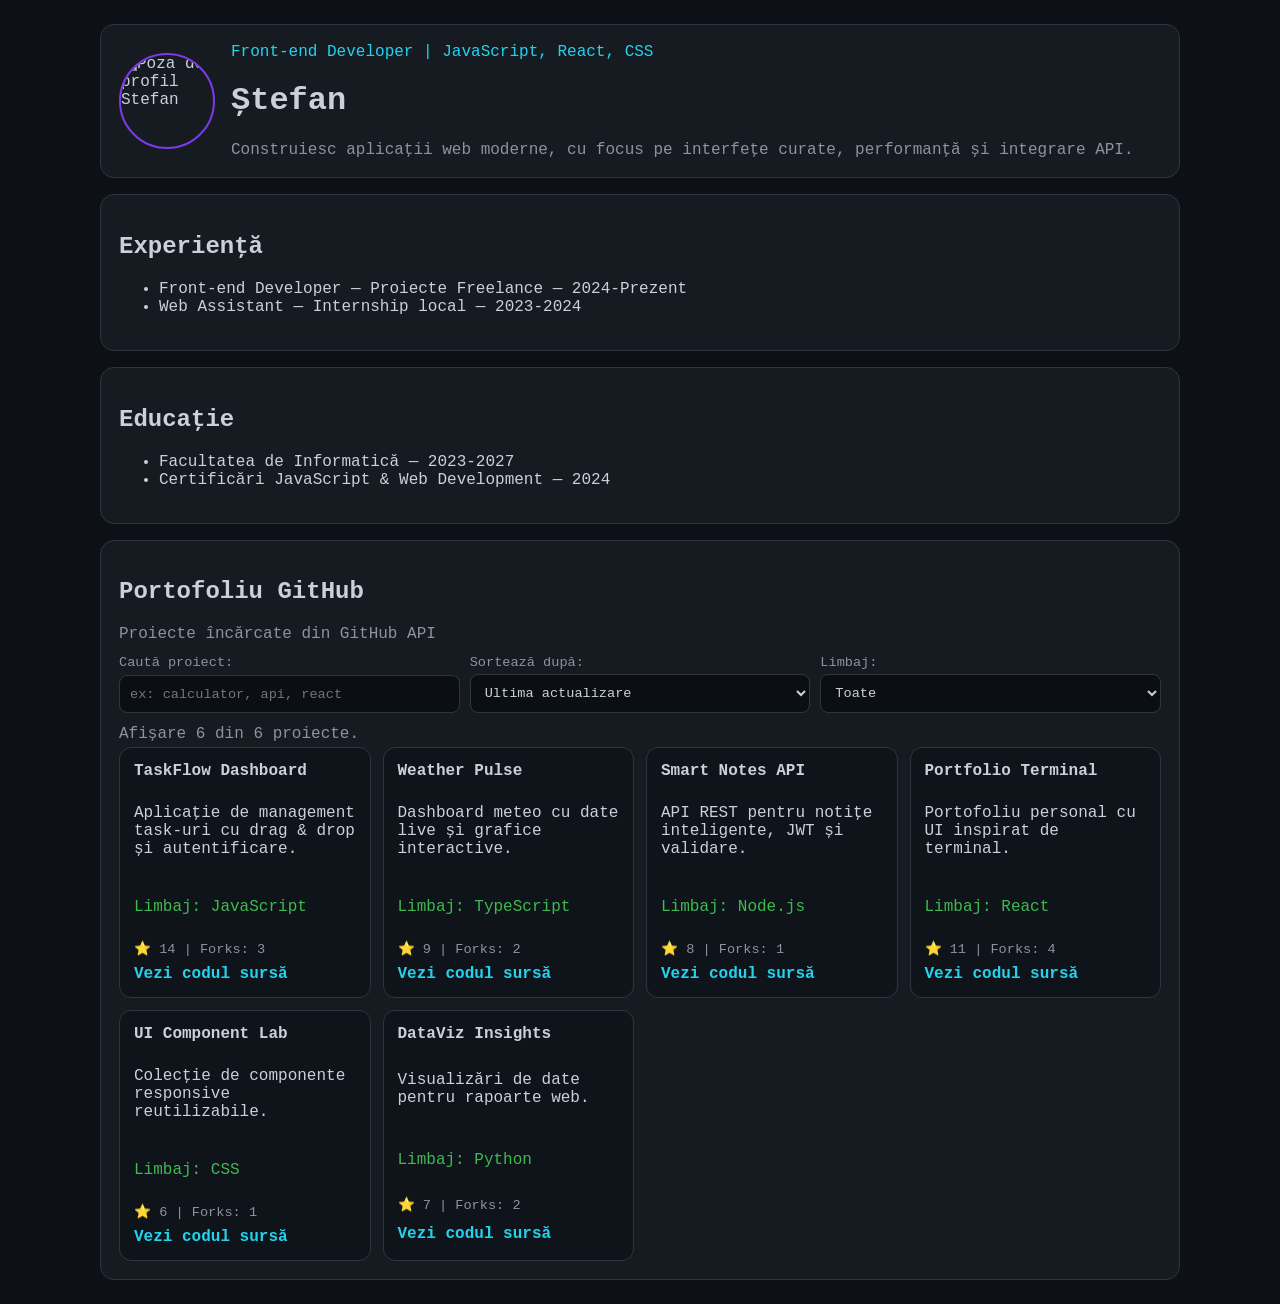
==== index.html @ 3519dd9d "Implement dynamic personal web portfolio" ====
<!DOCTYPE html>
<html lang="ro">
  <head>
    <meta charset="UTF-8" />
    <meta name="viewport" content="width=device-width, initial-scale=1.0" />
    <title>Stefan | Web Profile</title>
    <link rel="stylesheet" href="./styles.css" />
  </head>
  <body>
    <header class="profile">
      <img
        class="profile__avatar"
        src="https://avatars.githubusercontent.com/u/237383764?v=4"
        alt="Poza de profil Stefan"
      />
      <div>
        <p class="profile__role">Front-end Developer | JavaScript, React, CSS</p>
        <h1>Ștefan</h1>
        <p class="profile__bio">
          Construiesc aplicații web moderne, cu focus pe interfețe curate, performanță și integrare API.
        </p>
      </div>
    </header>

    <main>
      <section class="panel">
        <h2>Experiență</h2>
        <ul>
          <li>Front-end Developer — Proiecte Freelance — 2024‑Prezent</li>
          <li>Web Assistant — Internship local — 2023‑2024</li>
        </ul>
      </section>

      <section class="panel">
        <h2>Educație</h2>
        <ul>
          <li>Facultatea de Informatică — 2023‑2027</li>
          <li>Certificări JavaScript & Web Development — 2024</li>
        </ul>
      </section>

      <section class="panel portfolio" aria-labelledby="portfolio-title">
        <div class="portfolio__header">
          <h2 id="portfolio-title">Portofoliu GitHub</h2>
          <p class="portfolio__subtitle">Proiecte încărcate din GitHub API</p>
        </div>

        <div class="controls">
          <label>
            Caută proiect:
            <input id="searchInput" type="search" placeholder="ex: calculator, api, react" />
          </label>
          <label>
            Sortează după:
            <select id="sortSelect">
              <option value="updated">Ultima actualizare</option>
              <option value="stars">Stele</option>
            </select>
          </label>
          <label>
            Limbaj:
            <select id="languageFilter">
              <option value="all">Toate</option>
            </select>
          </label>
        </div>

        <div id="statusMessage" class="status" role="status" aria-live="polite"></div>
        <div id="loadingSpinner" class="spinner" aria-label="Se încarcă proiectele"></div>
        <div id="projectsGrid" class="projects-grid"></div>
        <button id="loadMoreBtn" class="load-more" type="button">Load More</button>
      </section>
    </main>

    <script src="./script.js"></script>
  </body>
</html>
---- styles.css ----
:root {
  --bg: #0d1117;
  --panel: #161b22;
  --border: #30363d;
  --text: #c9d1d9;
  --muted: #8b949e;
  --accent: #22d3ee;
  --accent-2: #7c3aed;
  --success: #3fb950;
}

* {
  box-sizing: border-box;
}

body {
  margin: 0;
  padding: 24px;
  font-family: "SFMono-Regular", Menlo, Monaco, Consolas, "Liberation Mono", "Courier New", monospace;
  background: var(--bg);
  color: var(--text);
}

main {
  max-width: 1080px;
  margin: 0 auto;
  display: grid;
  gap: 16px;
}

.profile,
.panel {
  background: var(--panel);
  border: 1px solid var(--border);
  border-radius: 14px;
  padding: 18px;
}

.profile {
  max-width: 1080px;
  margin: 0 auto 16px;
  display: grid;
  grid-template-columns: 96px 1fr;
  gap: 16px;
  align-items: center;
}

.profile__avatar {
  width: 96px;
  height: 96px;
  border-radius: 50%;
  border: 2px solid var(--accent-2);
}

.profile__role {
  color: var(--accent);
  margin: 0;
}

.profile__bio {
  margin-bottom: 0;
  color: var(--muted);
}

.portfolio__header {
  margin-bottom: 12px;
}

.portfolio__subtitle {
  margin: 6px 0 0;
  color: var(--muted);
}

.controls {
  display: grid;
  grid-template-columns: repeat(3, minmax(0, 1fr));
  gap: 10px;
  margin: 8px 0 12px;
}

label {
  display: grid;
  gap: 4px;
  font-size: 0.85rem;
  color: var(--muted);
}

input,
select,
button {
  background: #0b0f14;
  color: var(--text);
  border: 1px solid var(--border);
  border-radius: 8px;
  padding: 10px;
  font: inherit;
}

.projects-grid {
  display: grid;
  grid-template-columns: repeat(auto-fill, minmax(240px, 1fr));
  gap: 12px;
}

.project-card {
  background: #0f141b;
  border: 1px solid var(--border);
  border-radius: 12px;
  padding: 14px;
  display: grid;
  gap: 8px;
}

.project-card h3 {
  margin: 0;
  font-size: 1rem;
}

.project-meta {
  display: flex;
  gap: 10px;
  font-size: 0.85rem;
  color: var(--muted);
}

.project-language {
  color: var(--success);
}

.project-link {
  text-decoration: none;
  color: var(--accent);
  font-weight: 600;
}

.status {
  min-height: 22px;
  color: var(--muted);
}

.spinner {
  width: 28px;
  height: 28px;
  border: 3px solid var(--border);
  border-top-color: var(--accent);
  border-radius: 50%;
  animation: spin 1s linear infinite;
  margin: 8px 0;
  display: none;
}

.load-more {
  margin-top: 14px;
  display: none;
  cursor: pointer;
}

@keyframes spin {
  to {
    transform: rotate(360deg);
  }
}

@media (max-width: 860px) {
  .controls {
    grid-template-columns: 1fr;
  }
}

@media (max-width: 620px) {
  body {
    padding: 12px;
  }

  .profile {
    grid-template-columns: 1fr;
    text-align: center;
    justify-items: center;
  }
}
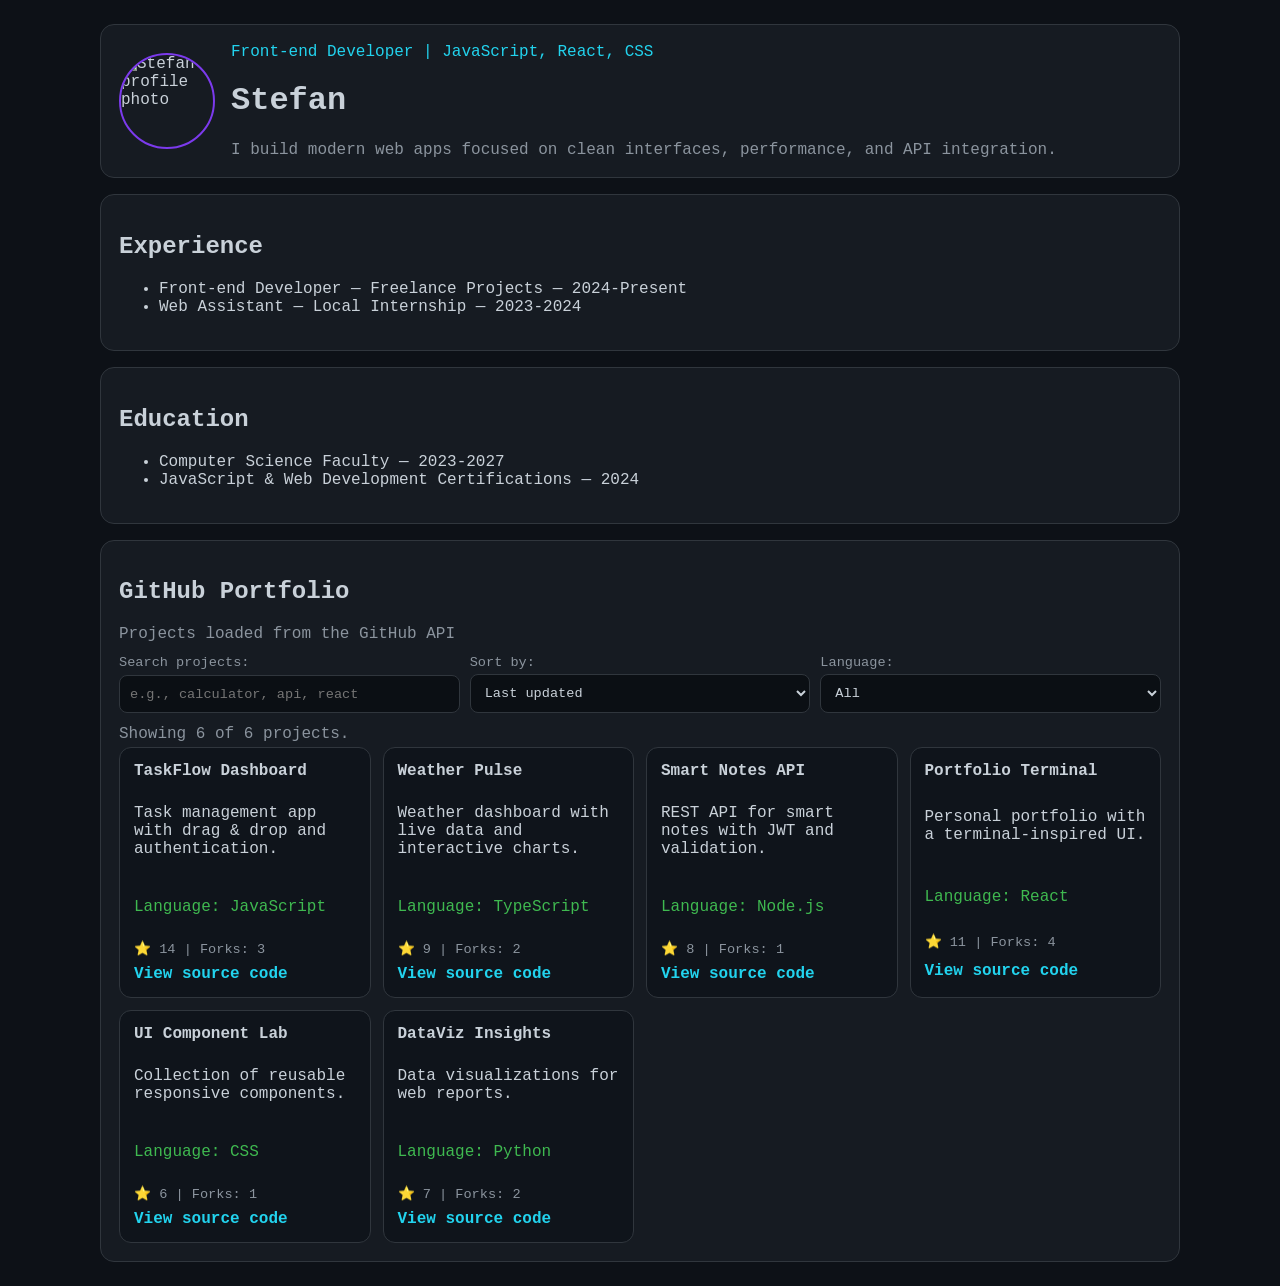
==== commit eabdd5ac: "Filter public repos and translate copy" ====
--- a/index.html
+++ b/index.html
@@ -1,5 +1,5 @@
 <!DOCTYPE html>
-<html lang="ro">
+<html lang="en">
   <head>
     <meta charset="UTF-8" />
     <meta name="viewport" content="width=device-width, initial-scale=1.0" />
@@ -11,64 +11,64 @@
       <img
         class="profile__avatar"
         src="https://avatars.githubusercontent.com/u/237383764?v=4"
-        alt="Poza de profil Stefan"
+        alt="Stefan profile photo"
       />
       <div>
         <p class="profile__role">Front-end Developer | JavaScript, React, CSS</p>
-        <h1>Ștefan</h1>
+        <h1>Stefan</h1>
         <p class="profile__bio">
-          Construiesc aplicații web moderne, cu focus pe interfețe curate, performanță și integrare API.
+          I build modern web apps focused on clean interfaces, performance, and API integration.
         </p>
       </div>
     </header>
 
     <main>
       <section class="panel">
-        <h2>Experiență</h2>
+        <h2>Experience</h2>
         <ul>
-          <li>Front-end Developer — Proiecte Freelance — 2024‑Prezent</li>
-          <li>Web Assistant — Internship local — 2023‑2024</li>
+          <li>Front-end Developer — Freelance Projects — 2024‑Present</li>
+          <li>Web Assistant — Local Internship — 2023‑2024</li>
         </ul>
       </section>
 
       <section class="panel">
-        <h2>Educație</h2>
+        <h2>Education</h2>
         <ul>
-          <li>Facultatea de Informatică — 2023‑2027</li>
-          <li>Certificări JavaScript & Web Development — 2024</li>
+          <li>Computer Science Faculty — 2023‑2027</li>
+          <li>JavaScript & Web Development Certifications — 2024</li>
         </ul>
       </section>
 
       <section class="panel portfolio" aria-labelledby="portfolio-title">
         <div class="portfolio__header">
-          <h2 id="portfolio-title">Portofoliu GitHub</h2>
-          <p class="portfolio__subtitle">Proiecte încărcate din GitHub API</p>
+          <h2 id="portfolio-title">GitHub Portfolio</h2>
+          <p class="portfolio__subtitle">Projects loaded from the GitHub API</p>
         </div>
 
         <div class="controls">
           <label>
-            Caută proiect:
-            <input id="searchInput" type="search" placeholder="ex: calculator, api, react" />
+            Search projects:
+            <input id="searchInput" type="search" placeholder="e.g., calculator, api, react" />
           </label>
           <label>
-            Sortează după:
+            Sort by:
             <select id="sortSelect">
-              <option value="updated">Ultima actualizare</option>
-              <option value="stars">Stele</option>
+              <option value="updated">Last updated</option>
+              <option value="stars">Stars</option>
             </select>
           </label>
           <label>
-            Limbaj:
+            Language:
             <select id="languageFilter">
-              <option value="all">Toate</option>
+              <option value="all">All</option>
             </select>
           </label>
         </div>
 
         <div id="statusMessage" class="status" role="status" aria-live="polite"></div>
-        <div id="loadingSpinner" class="spinner" aria-label="Se încarcă proiectele"></div>
+        <div id="loadingSpinner" class="spinner" aria-label="Loading projects"></div>
         <div id="projectsGrid" class="projects-grid"></div>
-        <button id="loadMoreBtn" class="load-more" type="button">Load More</button>
+        <button id="loadMoreBtn" class="load-more" type="button">Load more</button>
       </section>
     </main>
 
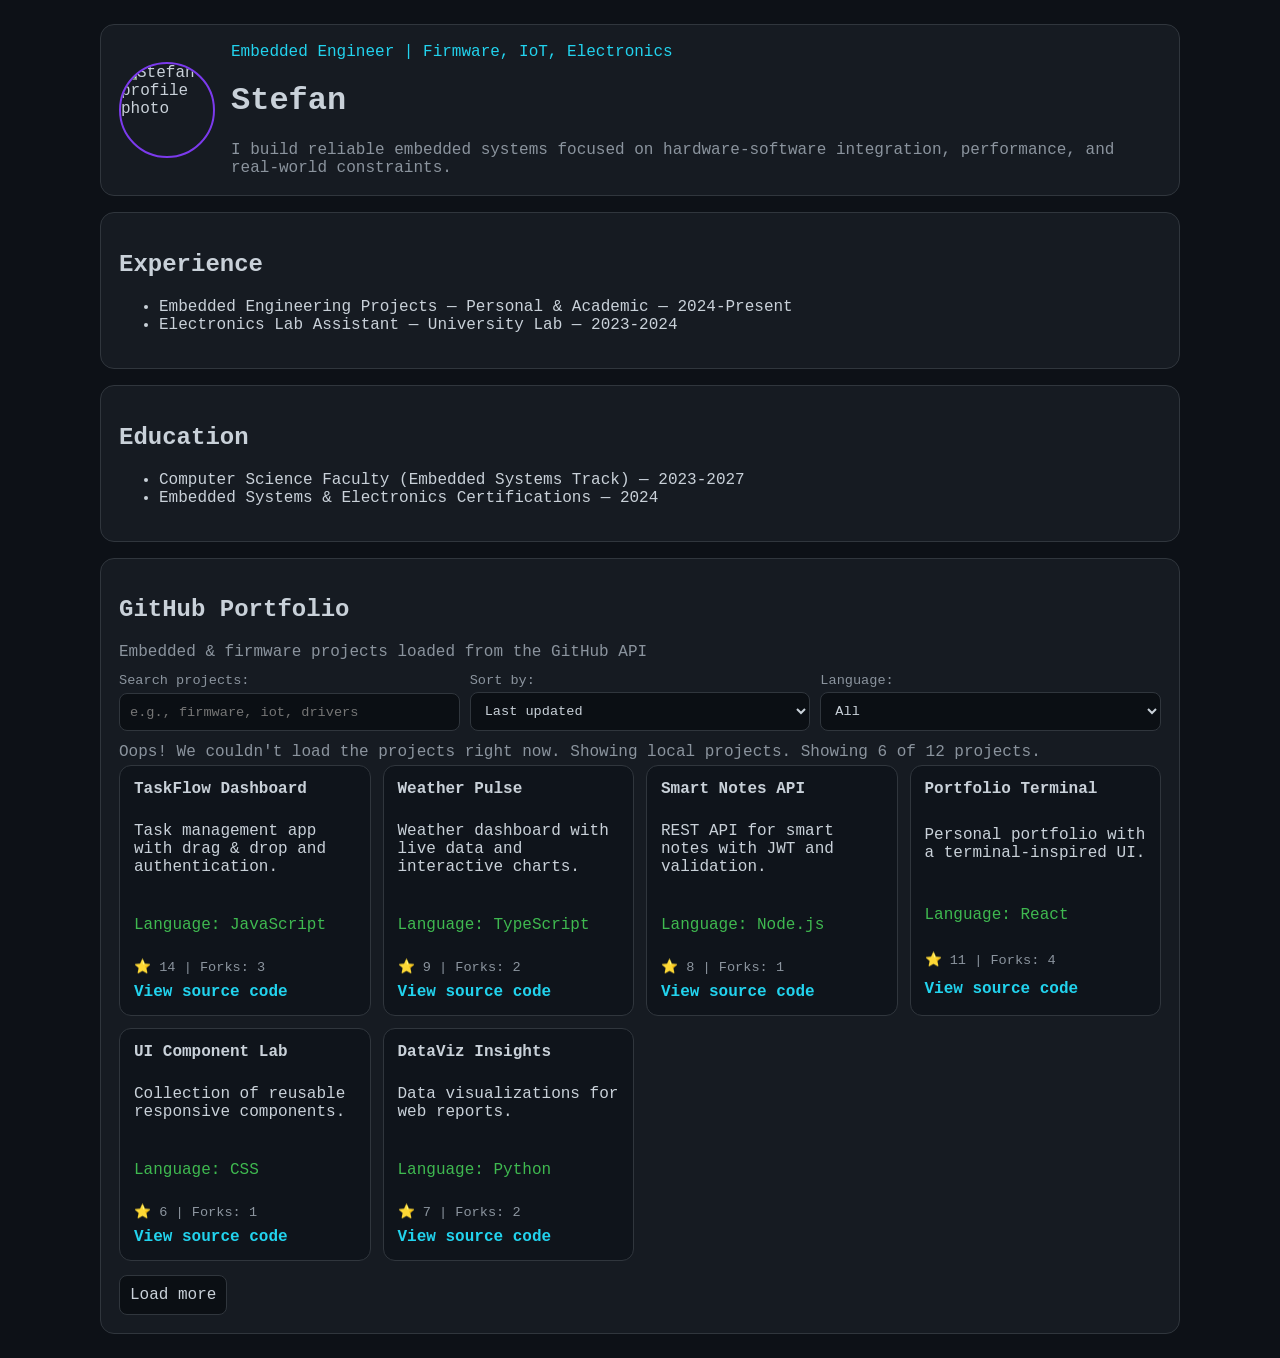
==== commit e90cd337: "Refresh embedded engineering UI copy" ====
--- a/index.html
+++ b/index.html
@@ -3,7 +3,7 @@
   <head>
     <meta charset="UTF-8" />
     <meta name="viewport" content="width=device-width, initial-scale=1.0" />
-    <title>Stefan | Web Profile</title>
+    <title>Stefan | Embedded Engineering</title>
     <link rel="stylesheet" href="./styles.css" />
   </head>
   <body>
@@ -14,10 +14,11 @@
         alt="Stefan profile photo"
       />
       <div>
-        <p class="profile__role">Front-end Developer | JavaScript, React, CSS</p>
+        <p class="profile__role">Embedded Engineer | Firmware, IoT, Electronics</p>
         <h1>Stefan</h1>
         <p class="profile__bio">
-          I build modern web apps focused on clean interfaces, performance, and API integration.
+          I build reliable embedded systems focused on hardware-software integration, performance, and
+          real-world constraints.
         </p>
       </div>
     </header>
@@ -26,29 +27,29 @@
       <section class="panel">
         <h2>Experience</h2>
         <ul>
-          <li>Front-end Developer — Freelance Projects — 2024‑Present</li>
-          <li>Web Assistant — Local Internship — 2023‑2024</li>
+          <li>Embedded Engineering Projects — Personal & Academic — 2024‑Present</li>
+          <li>Electronics Lab Assistant — University Lab — 2023‑2024</li>
         </ul>
       </section>
 
       <section class="panel">
         <h2>Education</h2>
         <ul>
-          <li>Computer Science Faculty — 2023‑2027</li>
-          <li>JavaScript & Web Development Certifications — 2024</li>
+          <li>Computer Science Faculty (Embedded Systems Track) — 2023‑2027</li>
+          <li>Embedded Systems & Electronics Certifications — 2024</li>
         </ul>
       </section>
 
       <section class="panel portfolio" aria-labelledby="portfolio-title">
         <div class="portfolio__header">
           <h2 id="portfolio-title">GitHub Portfolio</h2>
-          <p class="portfolio__subtitle">Projects loaded from the GitHub API</p>
+          <p class="portfolio__subtitle">Embedded & firmware projects loaded from the GitHub API</p>
         </div>
 
         <div class="controls">
           <label>
             Search projects:
-            <input id="searchInput" type="search" placeholder="e.g., calculator, api, react" />
+            <input id="searchInput" type="search" placeholder="e.g., firmware, iot, drivers" />
           </label>
           <label>
             Sort by:
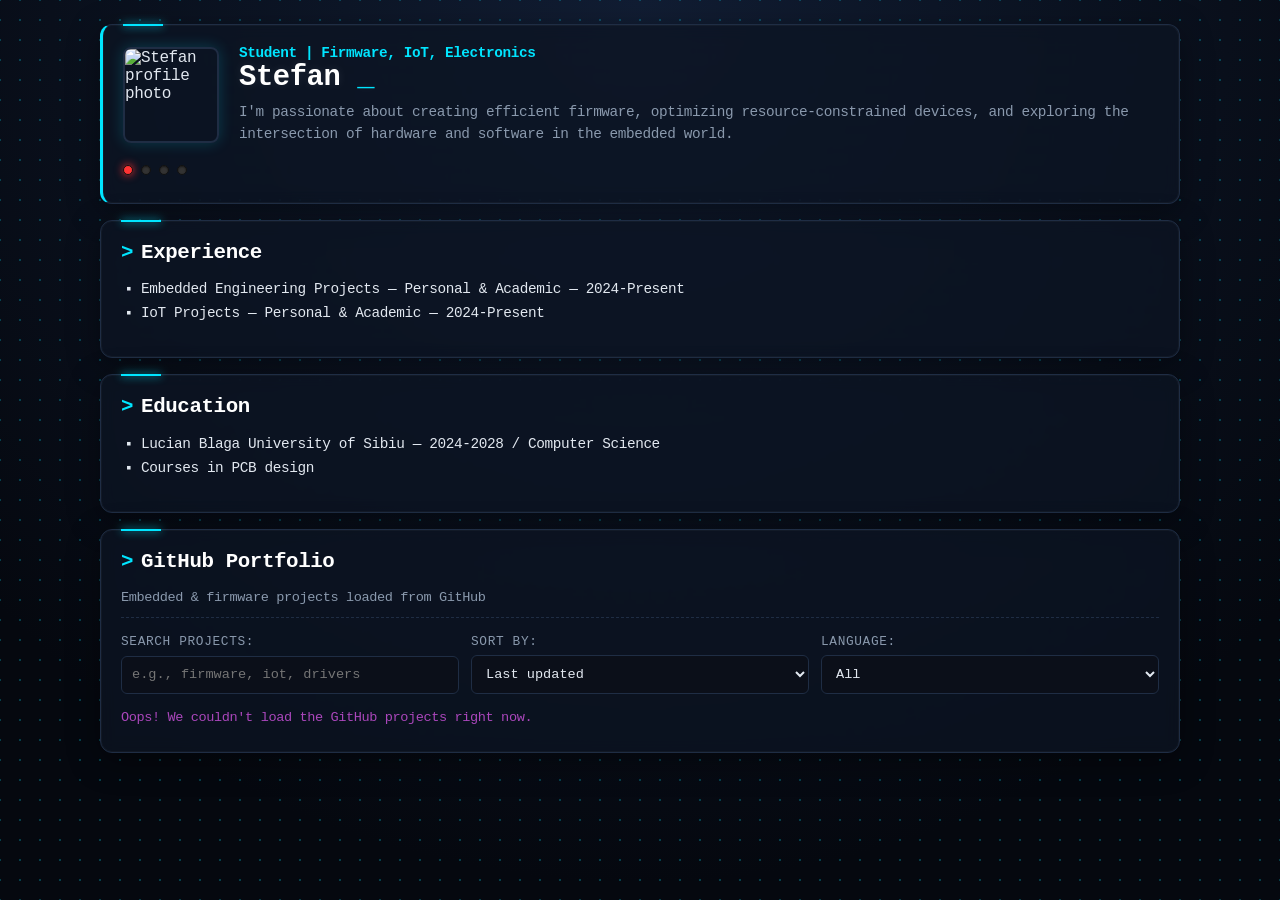
==== commit 5cdd0fa7: "final" ====
--- a/index.html
+++ b/index.html
@@ -8,18 +8,25 @@
   </head>
   <body>
     <header class="profile">
+
       <img
         class="profile__avatar"
         src="https://avatars.githubusercontent.com/u/237383764?v=4"
         alt="Stefan profile photo"
       />
       <div>
-        <p class="profile__role">Embedded Engineer | Firmware, IoT, Electronics</p>
+        <p class="profile__role">Student | Firmware, IoT, Electronics</p>
         <h1>Stefan</h1>
         <p class="profile__bio">
-          I build reliable embedded systems focused on hardware-software integration, performance, and
-          real-world constraints.
+          I'm passionate about creating efficient firmware, optimizing resource-constrained devices, and
+          exploring the intersection of hardware and software in the embedded world.
         </p>
+      </div>
+         <div class="hardware-leds">
+          <span class="led led-pwr" title="Power"></span>
+          <span class="led led-sys" title="System"></span>
+          <span class="led led-tx" title="Transmit"></span>
+          <span class="led led-rx" title="Receive"></span>
       </div>
     </header>
 
@@ -28,22 +35,22 @@
         <h2>Experience</h2>
         <ul>
           <li>Embedded Engineering Projects — Personal & Academic — 2024‑Present</li>
-          <li>Electronics Lab Assistant — University Lab — 2023‑2024</li>
+          <li>IoT Projects — Personal & Academic — 2024‑Present</li>
         </ul>
       </section>
 
       <section class="panel">
         <h2>Education</h2>
         <ul>
-          <li>Computer Science Faculty (Embedded Systems Track) — 2023‑2027</li>
-          <li>Embedded Systems & Electronics Certifications — 2024</li>
+          <li> Lucian Blaga University of Sibiu — 2024‑2028 / Computer Science</li>
+          <li>Courses in PCB design</li>
         </ul>
       </section>
 
       <section class="panel portfolio" aria-labelledby="portfolio-title">
         <div class="portfolio__header">
           <h2 id="portfolio-title">GitHub Portfolio</h2>
-          <p class="portfolio__subtitle">Embedded & firmware projects loaded from the GitHub API</p>
+          <p class="portfolio__subtitle">Embedded & firmware projects loaded from  GitHub </p>
         </div>
 
         <div class="controls">
--- a/styles.css
+++ b/styles.css
@@ -1,12 +1,15 @@
 :root {
-  --bg: #0d1117;
-  --panel: #161b22;
-  --border: #30363d;
-  --text: #c9d1d9;
-  --muted: #8b949e;
-  --accent: #22d3ee;
-  --accent-2: #7c3aed;
-  --success: #3fb950;
+  --bg: #090d16;
+  --panel: rgba(13, 20, 35, 0.75);
+  --border: #1f2d44;
+  --border-glow: rgba(0, 229, 255, 0.15);
+  --text: #e2e8f0;
+  --muted: #8a99ad;
+  --accent: #00e5ff; 
+  --accent-2: #ab47bc; 
+  --success: #00ff66;
+  --field: #0b0f19;
+  --card: rgba(18, 26, 44, 0.6);
 }
 
 * {
@@ -17,8 +20,51 @@
   margin: 0;
   padding: 24px;
   font-family: "SFMono-Regular", Menlo, Monaco, Consolas, "Liberation Mono", "Courier New", monospace;
-  background: var(--bg);
+  background-color: #05080f; 
+  
+  
+  background-image: 
+    radial-gradient(circle, rgba(0, 229, 255, 0.25) 1px, transparent 1.5px),
+    radial-gradient(circle at 50% 0%, #111d33 0%, transparent 80%);
+    
+  background-size: 
+    20px 20px, 
+    100% 100%; 
+    
+  background-position: 
+    10px 10px, 
+    0 0;
+    
+  background-attachment: fixed;
   color: var(--text);
+  letter-spacing: -0.025em;
+}
+
+/*
+body::after {
+  content: " ";
+  display: block;
+  position: fixed;
+  top: 0;
+  left: 0;
+  bottom: 0;
+  right: 0;
+  background: linear-gradient(rgba(18, 16, 16, 0) 50%, rgba(0, 0, 0, 0.15) 50%);
+  background-size: 100% 4px;
+  z-index: 9999;
+  pointer-events: none; 
+}
+*/
+h1::after {
+  content: " _";
+  color: var(--accent);
+  animation: blink 1s step-start infinite;
+}
+
+@keyframes blink {
+  50% {
+    opacity: 0;
+  }
 }
 
 main {
@@ -27,13 +73,75 @@
   display: grid;
   gap: 16px;
 }
+
+.hardware-leds {
+  display: flex;
+  gap: 8px;
+  margin-bottom: 8px;
+}
+
+.led {
+  width: 10px;
+  height: 10px;
+  border-radius: 50%;
+  background: #333; 
+  border: 1px solid #111;
+  box-shadow: inset 0 1px 2px rgba(0,0,0,0.5);
+}
+
+/* Power - Solid Red */
+.led-pwr {
+  background: #ff3333;
+  box-shadow: 0 0 8px #ff3333;
+}
+
+
+.led-sys {
+  animation: heartbeat 2s infinite;
+}
+
+
+.led-tx {
+  animation: data-transfer 0.3s infinite alternate;
+}
+.led-rx {
+  animation: data-transfer 0.7s infinite alternate-reverse;
+}
+
+@keyframes heartbeat {
+  0%, 20%, 100% { background: #333; box-shadow: none; }
+  10% { background: #00ff66; box-shadow: 0 0 8px #00ff66; }
+}
+
+@keyframes data-transfer {
+  0%, 40% { background: #333; box-shadow: none; }
+  50%, 100% { background: var(--accent); box-shadow: 0 0 8px var(--accent); }
+}
+
 
 .profile,
 .panel {
   background: var(--panel);
   border: 1px solid var(--border);
-  border-radius: 14px;
-  padding: 18px;
+  border-radius: 12px;
+  padding: 20px;
+  backdrop-filter: blur(8px);
+  -webkit-backdrop-filter: blur(8px);
+  box-shadow: 0 8px 32px 0 rgba(0, 0, 0, 0.37), inset 0 0 0 1px rgba(255, 255, 255, 0.03);
+  position: relative;
+}
+
+
+.profile::before,
+.panel::before {
+  content: '';
+  position: absolute;
+  top: -1px;
+  left: 20px;
+  width: 40px;
+  height: 2px;
+  background: var(--accent);
+  box-shadow: 0 0 8px var(--accent);
 }
 
 .profile {
@@ -41,118 +149,222 @@
   margin: 0 auto 16px;
   display: grid;
   grid-template-columns: 96px 1fr;
-  gap: 16px;
+  gap: 20px;
   align-items: center;
+  border-left: 3px solid var(--accent);
 }
 
 .profile__avatar {
   width: 96px;
   height: 96px;
-  border-radius: 50%;
-  border: 2px solid var(--accent-2);
+  border-radius: 8px;
+  border: 2px solid var(--border);
+  box-shadow: 0 0 15px rgba(0, 229, 255, 0.2);
+}
+
+h1 {
+  margin: 0 0 4px 0;
+  font-size: 1.8rem;
+  color: #ffffff;
+  text-shadow: 0 0 10px rgba(255, 255, 255, 0.1);
+}
+
+h2 {
+  color: #ffffff;
+  font-size: 1.3rem;
+  margin-top: 0;
+  display: flex;
+  align-items: center;
+  gap: 8px;
+}
+
+h2::before {
+  content: '>';
+  color: var(--accent);
+  font-weight: bold;
 }
 
 .profile__role {
   color: var(--accent);
   margin: 0;
+  font-weight: bold;
+  font-size: 0.9rem;
 }
 
 .profile__bio {
+  margin-top: 8px;
   margin-bottom: 0;
   color: var(--muted);
+  font-size: 0.9rem;
+  line-height: 1.5;
+}
+
+ul {
+  list-style-type: '▪ ';
+  padding-left: 20px;
+  color: var(--text);
+}
+
+ul li {
+  margin-bottom: 8px;
+  font-size: 0.9rem;
 }
 
 .portfolio__header {
-  margin-bottom: 12px;
+  margin-bottom: 16px;
+  border-bottom: 1px dashed var(--border);
+  padding-bottom: 12px;
 }
 
 .portfolio__subtitle {
   margin: 6px 0 0;
   color: var(--muted);
+  font-size: 0.85rem;
 }
 
 .controls {
   display: grid;
   grid-template-columns: repeat(3, minmax(0, 1fr));
-  gap: 10px;
-  margin: 8px 0 12px;
+  gap: 12px;
+  margin: 8px 0 16px;
 }
 
 label {
   display: grid;
-  gap: 4px;
-  font-size: 0.85rem;
+  gap: 6px;
+  font-size: 0.8rem;
   color: var(--muted);
+  text-transform: uppercase;
+  letter-spacing: 0.05em;
 }
 
 input,
 select,
 button {
-  background: #0b0f14;
+  background: var(--field);
   color: var(--text);
   border: 1px solid var(--border);
-  border-radius: 8px;
+  border-radius: 6px;
   padding: 10px;
   font: inherit;
+  font-size: 0.85rem;
+  transition: all 0.2s ease;
+}
+
+input:focus,
+select:focus {
+  outline: none;
+  border-color: var(--accent);
+  box-shadow: 0 0 8px rgba(0, 229, 255, 0.25);
+  background: #0f1624;
+}
+
+button {
+  cursor: pointer;
+  background: linear-gradient(180deg, #162235 0%, #0d1523 100%);
+  font-weight: bold;
+  color: var(--accent);
+  border-color: var(--border);
+}
+
+button:hover {
+  border-color: var(--accent);
+  box-shadow: 0 0 10px rgba(0, 229, 255, 0.2);
+  color: #fff;
 }
 
 .projects-grid {
   display: grid;
-  grid-template-columns: repeat(auto-fill, minmax(240px, 1fr));
+  grid-template-columns: repeat(auto-fill, minmax(260px, 1fr));
   gap: 12px;
 }
 
+
 .project-card {
-  background: #0f141b;
+  background: var(--card);
   border: 1px solid var(--border);
-  border-radius: 12px;
-  padding: 14px;
-  display: grid;
-  gap: 8px;
+  border-radius: 8px;
+  padding: 16px;
+  display: grid;
+  gap: 10px;
+  position: relative;
+  transition: transform 0.2s ease, border-color 0.2s ease;
+}
+
+.project-card:hover {
+  border-color: rgba(0, 229, 255, 0.4);
+  transform: translateY(-2px);
 }
 
 .project-card h3 {
   margin: 0;
-  font-size: 1rem;
+  font-size: 0.95rem;
+  color: #ffffff;
 }
 
 .project-meta {
   display: flex;
-  gap: 10px;
-  font-size: 0.85rem;
+  gap: 12px;
+  font-size: 0.8rem;
   color: var(--muted);
 }
 
 .project-language {
   color: var(--success);
+  display: flex;
+  align-items: center;
+  gap: 4px;
+}
+
+
+.project-language::before {
+  content: '';
+  display: inline-block;
+  width: 6px;
+  height: 6px;
+  background: var(--success);
+  border-radius: 50%;
+  box-shadow: 0 0 6px var(--success);
 }
 
 .project-link {
   text-decoration: none;
   color: var(--accent);
-  font-weight: 600;
+  font-weight: bold;
+  font-size: 0.85rem;
+  display: inline-flex;
+  align-items: center;
+  gap: 4px;
+}
+
+.project-link:hover {
+  text-decoration: underline;
+  color: #fff;
 }
 
 .status {
   min-height: 22px;
-  color: var(--muted);
+  color: var(--accent-2);
+  font-size: 0.85rem;
 }
 
 .spinner {
-  width: 28px;
-  height: 28px;
-  border: 3px solid var(--border);
+  width: 24px;
+  height: 24px;
+  border: 2px solid var(--border);
   border-top-color: var(--accent);
   border-radius: 50%;
-  animation: spin 1s linear infinite;
-  margin: 8px 0;
+  animation: spin 0.8s linear infinite;
+  margin: 8px auto;
   display: none;
 }
 
 .load-more {
-  margin-top: 14px;
+  margin: 16px auto 0;
   display: none;
-  cursor: pointer;
+  width: 100%;
+  max-width: 200px;
+  text-align: center;
 }
 
 @keyframes spin {
@@ -176,5 +388,11 @@
     grid-template-columns: 1fr;
     text-align: center;
     justify-items: center;
-  }
-}
+    border-left: 1px solid var(--border);
+    border-top: 3px solid var(--accent);
+  }
+  .hardware-leds {
+    justify-content: center; 
+    margin-top: 12px; 
+  }
+}
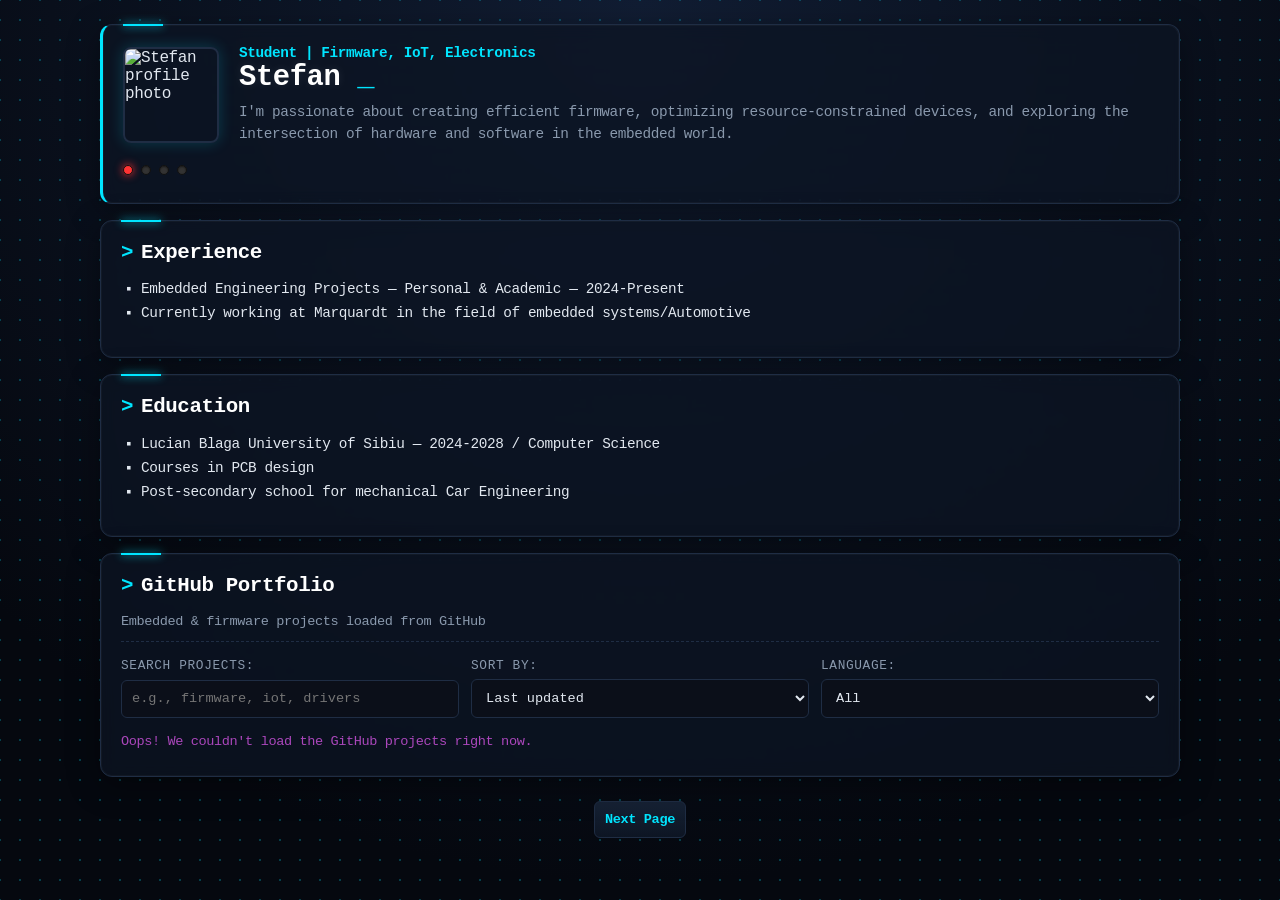
==== commit 7fdc30b5: "Update website and add hardware showcase" ====
--- a/index.html
+++ b/index.html
@@ -35,15 +35,17 @@
         <h2>Experience</h2>
         <ul>
           <li>Embedded Engineering Projects — Personal & Academic — 2024‑Present</li>
-          <li>IoT Projects — Personal & Academic — 2024‑Present</li>
+          <li>Currently working at Marquardt in the field of embedded systems/Automotive</li>
         </ul>
       </section>
 
       <section class="panel">
         <h2>Education</h2>
         <ul>
-          <li> Lucian Blaga University of Sibiu — 2024‑2028 / Computer Science</li>
+          <li>Lucian Blaga University of Sibiu — 2024‑2028 / Computer Science</li>
           <li>Courses in PCB design</li>
+          <li>Post-secondary school for mechanical Car Engineering</li>
+
         </ul>
       </section>
 
@@ -79,6 +81,11 @@
         <button id="loadMoreBtn" class="load-more" type="button">Load more</button>
       </section>
     </main>
+    <footer>
+      <a id="NextPager" class="page-link" href="./Visualise.html">
+  Next Page
+</a>
+    </footer>
 
     <script src="./script.js"></script>
   </body>
--- a/styles.css
+++ b/styles.css
@@ -14,6 +14,13 @@
 
 * {
   box-sizing: border-box;
+}
+
+footer{
+  text-align: center;
+  margin-top: 24px;
+  color: var(--muted);
+    text-decoration: none;
 }
 
 body {
@@ -273,6 +280,26 @@
   color: #fff;
 }
 
+.page-link {
+  display: inline-block;
+  background: linear-gradient(180deg, #162235 0%, #0d1523 100%);
+  color: var(--accent);
+  border: 1px solid var(--border);
+  border-radius: 6px;
+  padding: 10px;
+  font: inherit;
+  font-size: 0.85rem;
+  font-weight: bold;
+  text-decoration: none;
+  transition: all 0.2s ease;
+}
+
+.page-link:hover {
+  border-color: var(--accent);
+  box-shadow: 0 0 10px rgba(0, 229, 255, 0.2);
+  color: #fff;
+}
+
 .projects-grid {
   display: grid;
   grid-template-columns: repeat(auto-fill, minmax(260px, 1fr));
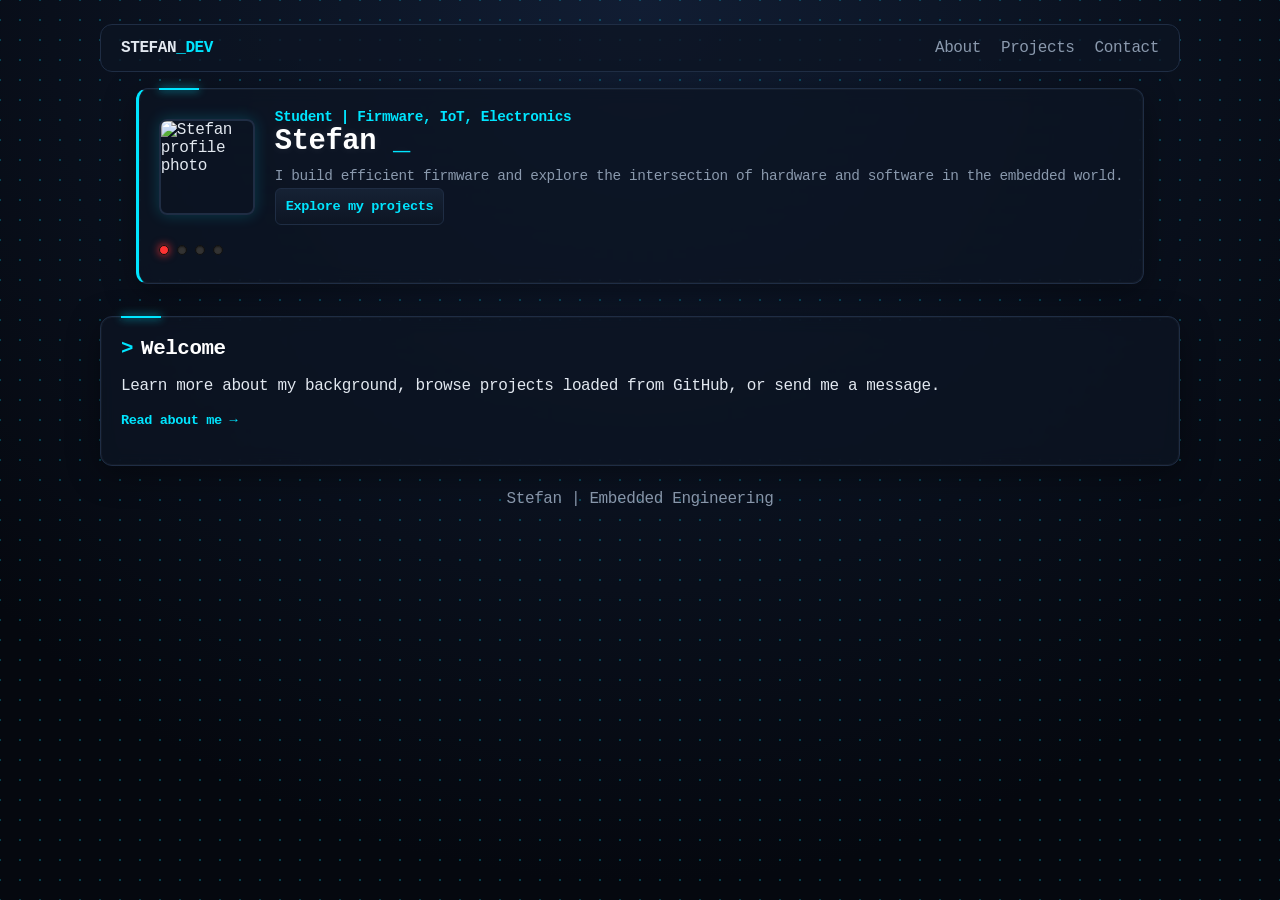
==== commit 3a767d3e: "typical stuff" ====
--- a/index.html
+++ b/index.html
@@ -4,89 +4,45 @@
     <meta charset="UTF-8" />
     <meta name="viewport" content="width=device-width, initial-scale=1.0" />
     <title>Stefan | Embedded Engineering</title>
-    <link rel="stylesheet" href="./styles.css" />
+    <link rel="stylesheet" href="css/style.css" />
   </head>
   <body>
-    <header class="profile">
+    <header class="site-header">
+      <a class="site-logo" href="index.html">STEFAN<span>_DEV</span></a>
+      <button class="hamburger" type="button" aria-label="Open navigation" aria-controls="site-nav" aria-expanded="false">
+        <span></span><span></span><span></span>
+      </button>
+      <nav id="site-nav" class="nav-menu" aria-label="Main navigation">
+        <a href="about.html">About</a>
+        <a href="projects.html">Projects</a>
+        <a href="contact.html">Contact</a>
+      </nav>
+    </header>
 
-      <img
-        class="profile__avatar"
-        src="https://avatars.githubusercontent.com/u/237383764?v=4"
-        alt="Stefan profile photo"
-      />
-      <div>
-        <p class="profile__role">Student | Firmware, IoT, Electronics</p>
-        <h1>Stefan</h1>
-        <p class="profile__bio">
-          I'm passionate about creating efficient firmware, optimizing resource-constrained devices, and
-          exploring the intersection of hardware and software in the embedded world.
-        </p>
-      </div>
-         <div class="hardware-leds">
+    <main>
+      <section class="profile reveal">
+        <img class="profile__avatar" src="https://avatars.githubusercontent.com/u/237383764?v=4" alt="Stefan profile photo" />
+        <div>
+          <p class="profile__role">Student | Firmware, IoT, Electronics</p>
+          <h1>Stefan</h1>
+          <p class="profile__bio">I build efficient firmware and explore the intersection of hardware and software in the embedded world.</p>
+          <a class="page-link" href="projects.html">Explore my projects</a>
+        </div>
+        <div class="hardware-leds" aria-label="System status indicators">
           <span class="led led-pwr" title="Power"></span>
           <span class="led led-sys" title="System"></span>
           <span class="led led-tx" title="Transmit"></span>
           <span class="led led-rx" title="Receive"></span>
-      </div>
-    </header>
-
-    <main>
-      <section class="panel">
-        <h2>Experience</h2>
-        <ul>
-          <li>Embedded Engineering Projects — Personal & Academic — 2024‑Present</li>
-          <li>Currently working at Marquardt in the field of embedded systems/Automotive</li>
-        </ul>
+        </div>
       </section>
-
-      <section class="panel">
-        <h2>Education</h2>
-        <ul>
-          <li>Lucian Blaga University of Sibiu — 2024‑2028 / Computer Science</li>
-          <li>Courses in PCB design</li>
-          <li>Post-secondary school for mechanical Car Engineering</li>
-
-        </ul>
-      </section>
-
-      <section class="panel portfolio" aria-labelledby="portfolio-title">
-        <div class="portfolio__header">
-          <h2 id="portfolio-title">GitHub Portfolio</h2>
-          <p class="portfolio__subtitle">Embedded & firmware projects loaded from  GitHub </p>
-        </div>
-
-        <div class="controls">
-          <label>
-            Search projects:
-            <input id="searchInput" type="search" placeholder="e.g., firmware, iot, drivers" />
-          </label>
-          <label>
-            Sort by:
-            <select id="sortSelect">
-              <option value="updated">Last updated</option>
-              <option value="stars">Stars</option>
-            </select>
-          </label>
-          <label>
-            Language:
-            <select id="languageFilter">
-              <option value="all">All</option>
-            </select>
-          </label>
-        </div>
-
-        <div id="statusMessage" class="status" role="status" aria-live="polite"></div>
-        <div id="loadingSpinner" class="spinner" aria-label="Loading projects"></div>
-        <div id="projectsGrid" class="projects-grid"></div>
-        <button id="loadMoreBtn" class="load-more" type="button">Load more</button>
+      <section class="panel reveal">
+        <h2>Welcome</h2>
+        <p>Learn more about my background, browse projects loaded from GitHub, or send me a message.</p>
+        <p><a class="project-link" href="about.html">Read about me →</a></p>
       </section>
     </main>
-    <footer>
-      <a id="NextPager" class="page-link" href="./Visualise.html">
-  Next Page
-</a>
-    </footer>
 
-    <script src="./script.js"></script>
+    <footer><p>Stefan | Embedded Engineering</p></footer>
+    <script src="js/script.js"></script>
   </body>
 </html>
--- a/css/style.css
+++ b/css/style.css
@@ -0,0 +1,610 @@
+:root {
+  --bg: #090d16;
+  --panel: rgba(13, 20, 35, 0.75);
+  --border: #1f2d44;
+  --border-glow: rgba(0, 229, 255, 0.15);
+  --text: #e2e8f0;
+  --muted: #8a99ad;
+  --accent: #00e5ff; 
+  --accent-2: #ab47bc; 
+  --success: #00ff66;
+  --field: #0b0f19;
+  --card: rgba(18, 26, 44, 0.6);
+}
+
+* {
+  box-sizing: border-box;
+}
+
+.site-header {
+  max-width: 1080px;
+  margin: 0 auto 16px;
+  padding: 14px 20px;
+  display: flex;
+  align-items: center;
+  justify-content: space-between;
+  background: var(--panel);
+  border: 1px solid var(--border);
+  border-radius: 12px;
+  position: relative;
+  z-index: 2;
+}
+
+.site-logo {
+  color: var(--text);
+  font-weight: bold;
+  text-decoration: none;
+}
+
+.site-logo span {
+  color: var(--accent);
+}
+
+.nav-menu {
+  display: flex;
+  gap: 20px;
+}
+
+.nav-menu a {
+  color: var(--muted);
+  text-decoration: none;
+  transition: color 0.2s ease;
+}
+
+.nav-menu a:hover,
+.nav-menu a:focus-visible {
+  color: var(--accent);
+}
+
+.hamburger {
+  display: none;
+  padding: 8px;
+}
+
+.hamburger span {
+  display: block;
+  width: 22px;
+  height: 2px;
+  margin: 4px 0;
+  background: var(--accent);
+}
+
+.reveal {
+  opacity: 0;
+  transform: translateY(18px);
+  transition: opacity 0.6s ease, transform 0.6s ease;
+}
+
+.reveal.is-visible {
+  opacity: 1;
+  transform: translateY(0);
+}
+
+footer{
+  text-align: center;
+  margin-top: 24px;
+  color: var(--muted);
+    text-decoration: none;
+}
+
+body {
+  margin: 0;
+  padding: 24px;
+  font-family: "SFMono-Regular", Menlo, Monaco, Consolas, "Liberation Mono", "Courier New", monospace;
+  background-color: #05080f; 
+  
+  
+  background-image: 
+    radial-gradient(circle, rgba(0, 229, 255, 0.25) 1px, transparent 1.5px),
+    radial-gradient(circle at 50% 0%, #111d33 0%, transparent 80%);
+    
+  background-size: 
+    20px 20px, 
+    100% 100%; 
+    
+  background-position: 
+    10px 10px, 
+    0 0;
+    
+  background-attachment: fixed;
+  color: var(--text);
+  letter-spacing: -0.025em;
+}
+
+/*
+body::after {
+  content: " ";
+  display: block;
+  position: fixed;
+  top: 0;
+  left: 0;
+  bottom: 0;
+  right: 0;
+  background: linear-gradient(rgba(18, 16, 16, 0) 50%, rgba(0, 0, 0, 0.15) 50%);
+  background-size: 100% 4px;
+  z-index: 9999;
+  pointer-events: none; 
+}
+*/
+h1::after {
+  content: " _";
+  color: var(--accent);
+  animation: blink 1s step-start infinite;
+}
+
+@keyframes blink {
+  50% {
+    opacity: 0;
+  }
+}
+
+main {
+  max-width: 1080px;
+  margin: 0 auto;
+  display: grid;
+  gap: 16px;
+}
+
+.hardware-leds {
+  display: flex;
+  gap: 8px;
+  margin-bottom: 8px;
+}
+
+.led {
+  width: 10px;
+  height: 10px;
+  border-radius: 50%;
+  background: #333; 
+  border: 1px solid #111;
+  box-shadow: inset 0 1px 2px rgba(0,0,0,0.5);
+}
+
+/* Power - Solid Red */
+.led-pwr {
+  background: #ff3333;
+  box-shadow: 0 0 8px #ff3333;
+}
+
+
+.led-sys {
+  animation: heartbeat 2s infinite;
+}
+
+
+.led-tx {
+  animation: data-transfer 0.3s infinite alternate;
+}
+.led-rx {
+  animation: data-transfer 0.7s infinite alternate-reverse;
+}
+
+@keyframes heartbeat {
+  0%, 20%, 100% { background: #333; box-shadow: none; }
+  10% { background: #00ff66; box-shadow: 0 0 8px #00ff66; }
+}
+
+@keyframes data-transfer {
+  0%, 40% { background: #333; box-shadow: none; }
+  50%, 100% { background: var(--accent); box-shadow: 0 0 8px var(--accent); }
+}
+
+
+.profile,
+.panel {
+  background: var(--panel);
+  border: 1px solid var(--border);
+  border-radius: 12px;
+  padding: 20px;
+  backdrop-filter: blur(8px);
+  -webkit-backdrop-filter: blur(8px);
+  box-shadow: 0 8px 32px 0 rgba(0, 0, 0, 0.37), inset 0 0 0 1px rgba(255, 255, 255, 0.03);
+  position: relative;
+}
+
+
+.profile::before,
+.panel::before {
+  content: '';
+  position: absolute;
+  top: -1px;
+  left: 20px;
+  width: 40px;
+  height: 2px;
+  background: var(--accent);
+  box-shadow: 0 0 8px var(--accent);
+}
+
+.profile {
+  max-width: 1080px;
+  margin: 0 auto 16px;
+  display: grid;
+  grid-template-columns: 96px 1fr;
+  gap: 20px;
+  align-items: center;
+  border-left: 3px solid var(--accent);
+}
+
+.profile__avatar {
+  width: 96px;
+  height: 96px;
+  border-radius: 8px;
+  border: 2px solid var(--border);
+  box-shadow: 0 0 15px rgba(0, 229, 255, 0.2);
+}
+
+h1 {
+  margin: 0 0 4px 0;
+  font-size: 1.8rem;
+  color: #ffffff;
+  text-shadow: 0 0 10px rgba(255, 255, 255, 0.1);
+}
+
+h2 {
+  color: #ffffff;
+  font-size: 1.3rem;
+  margin-top: 0;
+  display: flex;
+  align-items: center;
+  gap: 8px;
+}
+
+h2::before {
+  content: '>';
+  color: var(--accent);
+  font-weight: bold;
+}
+
+.profile__role {
+  color: var(--accent);
+  margin: 0;
+  font-weight: bold;
+  font-size: 0.9rem;
+}
+
+.profile__bio {
+  margin-top: 8px;
+  margin-bottom: 0;
+  color: var(--muted);
+  font-size: 0.9rem;
+  line-height: 1.5;
+}
+
+ul {
+  list-style-type: '▪ ';
+  padding-left: 20px;
+  color: var(--text);
+}
+
+ul li {
+  margin-bottom: 8px;
+  font-size: 0.9rem;
+}
+
+.portfolio__header {
+  margin-bottom: 16px;
+  border-bottom: 1px dashed var(--border);
+  padding-bottom: 12px;
+}
+
+.portfolio__subtitle {
+  margin: 6px 0 0;
+  color: var(--muted);
+  font-size: 0.85rem;
+}
+
+.controls {
+  display: grid;
+  grid-template-columns: repeat(3, minmax(0, 1fr));
+  gap: 12px;
+  margin: 8px 0 16px;
+}
+
+.category-filters {
+  display: flex;
+  align-items: center;
+  flex-wrap: wrap;
+  gap: 8px;
+  margin: 0 0 16px;
+}
+
+.filter-label {
+  color: var(--muted);
+  font-size: 0.8rem;
+  text-transform: uppercase;
+}
+
+.filter-buttons {
+  display: flex;
+  flex-wrap: wrap;
+  gap: 6px;
+}
+
+.filter-button {
+  padding: 6px 10px;
+  font-size: 0.75rem;
+}
+
+.filter-button.active {
+  background: var(--accent);
+  color: #051018;
+}
+
+.contact-form {
+  display: grid;
+  gap: 14px;
+  max-width: 720px;
+}
+
+.form-row {
+  display: grid;
+  grid-template-columns: 1fr 1fr;
+  gap: 12px;
+}
+
+.contact-form textarea {
+  resize: vertical;
+  min-height: 120px;
+}
+
+.field-error {
+  min-height: 1em;
+  color: #ff7b8a;
+  font-size: 0.75rem;
+  text-transform: none;
+  letter-spacing: normal;
+}
+
+.message-counter {
+  color: var(--muted);
+  font-size: 0.75rem;
+  text-transform: none;
+  letter-spacing: normal;
+}
+
+.optional {
+  color: var(--muted);
+  font-size: 0.75rem;
+  text-transform: none;
+}
+
+.form-status {
+  min-height: 1.2em;
+  color: var(--success);
+}
+
+input.invalid,
+textarea.invalid {
+  border-color: #ff7b8a;
+}
+
+label {
+  display: grid;
+  gap: 6px;
+  font-size: 0.8rem;
+  color: var(--muted);
+  text-transform: uppercase;
+  letter-spacing: 0.05em;
+}
+
+input,
+select,
+button {
+  background: var(--field);
+  color: var(--text);
+  border: 1px solid var(--border);
+  border-radius: 6px;
+  padding: 10px;
+  font: inherit;
+  font-size: 0.85rem;
+  transition: all 0.2s ease;
+}
+
+input:focus,
+select:focus {
+  outline: none;
+  border-color: var(--accent);
+  box-shadow: 0 0 8px rgba(0, 229, 255, 0.25);
+  background: #0f1624;
+}
+
+button {
+  cursor: pointer;
+  background: linear-gradient(180deg, #162235 0%, #0d1523 100%);
+  font-weight: bold;
+  color: var(--accent);
+  border-color: var(--border);
+}
+
+button:hover {
+  border-color: var(--accent);
+  box-shadow: 0 0 10px rgba(0, 229, 255, 0.2);
+  color: #fff;
+}
+
+.page-link {
+  display: inline-block;
+  background: linear-gradient(180deg, #162235 0%, #0d1523 100%);
+  color: var(--accent);
+  border: 1px solid var(--border);
+  border-radius: 6px;
+  padding: 10px;
+  font: inherit;
+  font-size: 0.85rem;
+  font-weight: bold;
+  text-decoration: none;
+  transition: all 0.2s ease;
+}
+
+.page-link:hover {
+  border-color: var(--accent);
+  box-shadow: 0 0 10px rgba(0, 229, 255, 0.2);
+  color: #fff;
+}
+
+.projects-grid {
+  display: grid;
+  grid-template-columns: repeat(auto-fill, minmax(260px, 1fr));
+  gap: 12px;
+}
+
+
+.project-card {
+  background: var(--card);
+  border: 1px solid var(--border);
+  border-radius: 8px;
+  padding: 16px;
+  display: grid;
+  gap: 10px;
+  position: relative;
+  transition: transform 0.2s ease, border-color 0.2s ease;
+}
+
+.project-card:hover {
+  border-color: rgba(0, 229, 255, 0.4);
+  transform: translateY(-2px);
+}
+
+.project-card h3 {
+  margin: 0;
+  font-size: 0.95rem;
+  color: #ffffff;
+}
+
+.project-meta {
+  display: flex;
+  gap: 12px;
+  font-size: 0.8rem;
+  color: var(--muted);
+}
+
+.project-language {
+  color: var(--success);
+  display: flex;
+  align-items: center;
+  gap: 4px;
+}
+
+
+.project-language::before {
+  content: '';
+  display: inline-block;
+  width: 6px;
+  height: 6px;
+  background: var(--success);
+  border-radius: 50%;
+  box-shadow: 0 0 6px var(--success);
+}
+
+.project-link {
+  text-decoration: none;
+  color: var(--accent);
+  font-weight: bold;
+  font-size: 0.85rem;
+  display: inline-flex;
+  align-items: center;
+  gap: 4px;
+}
+
+.project-link:hover {
+  text-decoration: underline;
+  color: #fff;
+}
+
+.status {
+  min-height: 22px;
+  color: var(--accent-2);
+  font-size: 0.85rem;
+}
+
+.spinner {
+  width: 24px;
+  height: 24px;
+  border: 2px solid var(--border);
+  border-top-color: var(--accent);
+  border-radius: 50%;
+  animation: spin 0.8s linear infinite;
+  margin: 8px auto;
+  display: none;
+}
+
+.load-more {
+  margin: 16px auto 0;
+  display: none;
+  width: 100%;
+  max-width: 200px;
+  text-align: center;
+}
+
+@keyframes spin {
+  to {
+    transform: rotate(360deg);
+  }
+}
+
+@media (max-width: 860px) {
+  .controls {
+    grid-template-columns: 1fr;
+  }
+}
+
+@media (max-width: 620px) {
+  body {
+    padding: 12px;
+  }
+
+  .profile {
+    grid-template-columns: 1fr;
+    text-align: center;
+    justify-items: center;
+    border-left: 1px solid var(--border);
+    border-top: 3px solid var(--accent);
+  }
+  .hardware-leds {
+    justify-content: center; 
+    margin-top: 12px; 
+  }
+
+  .hamburger {
+    display: block;
+  }
+
+  .nav-menu {
+    display: flex;
+    position: absolute;
+    top: calc(100% + 8px);
+    left: 0;
+    right: 0;
+    padding: 12px;
+    flex-direction: column;
+    gap: 12px;
+    background: #0d1423;
+    border: 1px solid var(--border);
+    border-radius: 8px;
+    max-height: 0;
+    overflow: hidden;
+    opacity: 0;
+    pointer-events: none;
+    visibility: hidden;
+    transition: max-height 0.25s ease, opacity 0.25s ease, visibility 0.25s ease;
+  }
+
+  .nav-menu.is-open {
+    max-height: 300px;
+    opacity: 1;
+    pointer-events: auto;
+    visibility: visible;
+  }
+
+  .form-row {
+    grid-template-columns: 1fr;
+  }
+}
+
+@media (prefers-reduced-motion: reduce) {
+  .reveal {
+    opacity: 1;
+    transform: none;
+    transition: none;
+  }
+}
